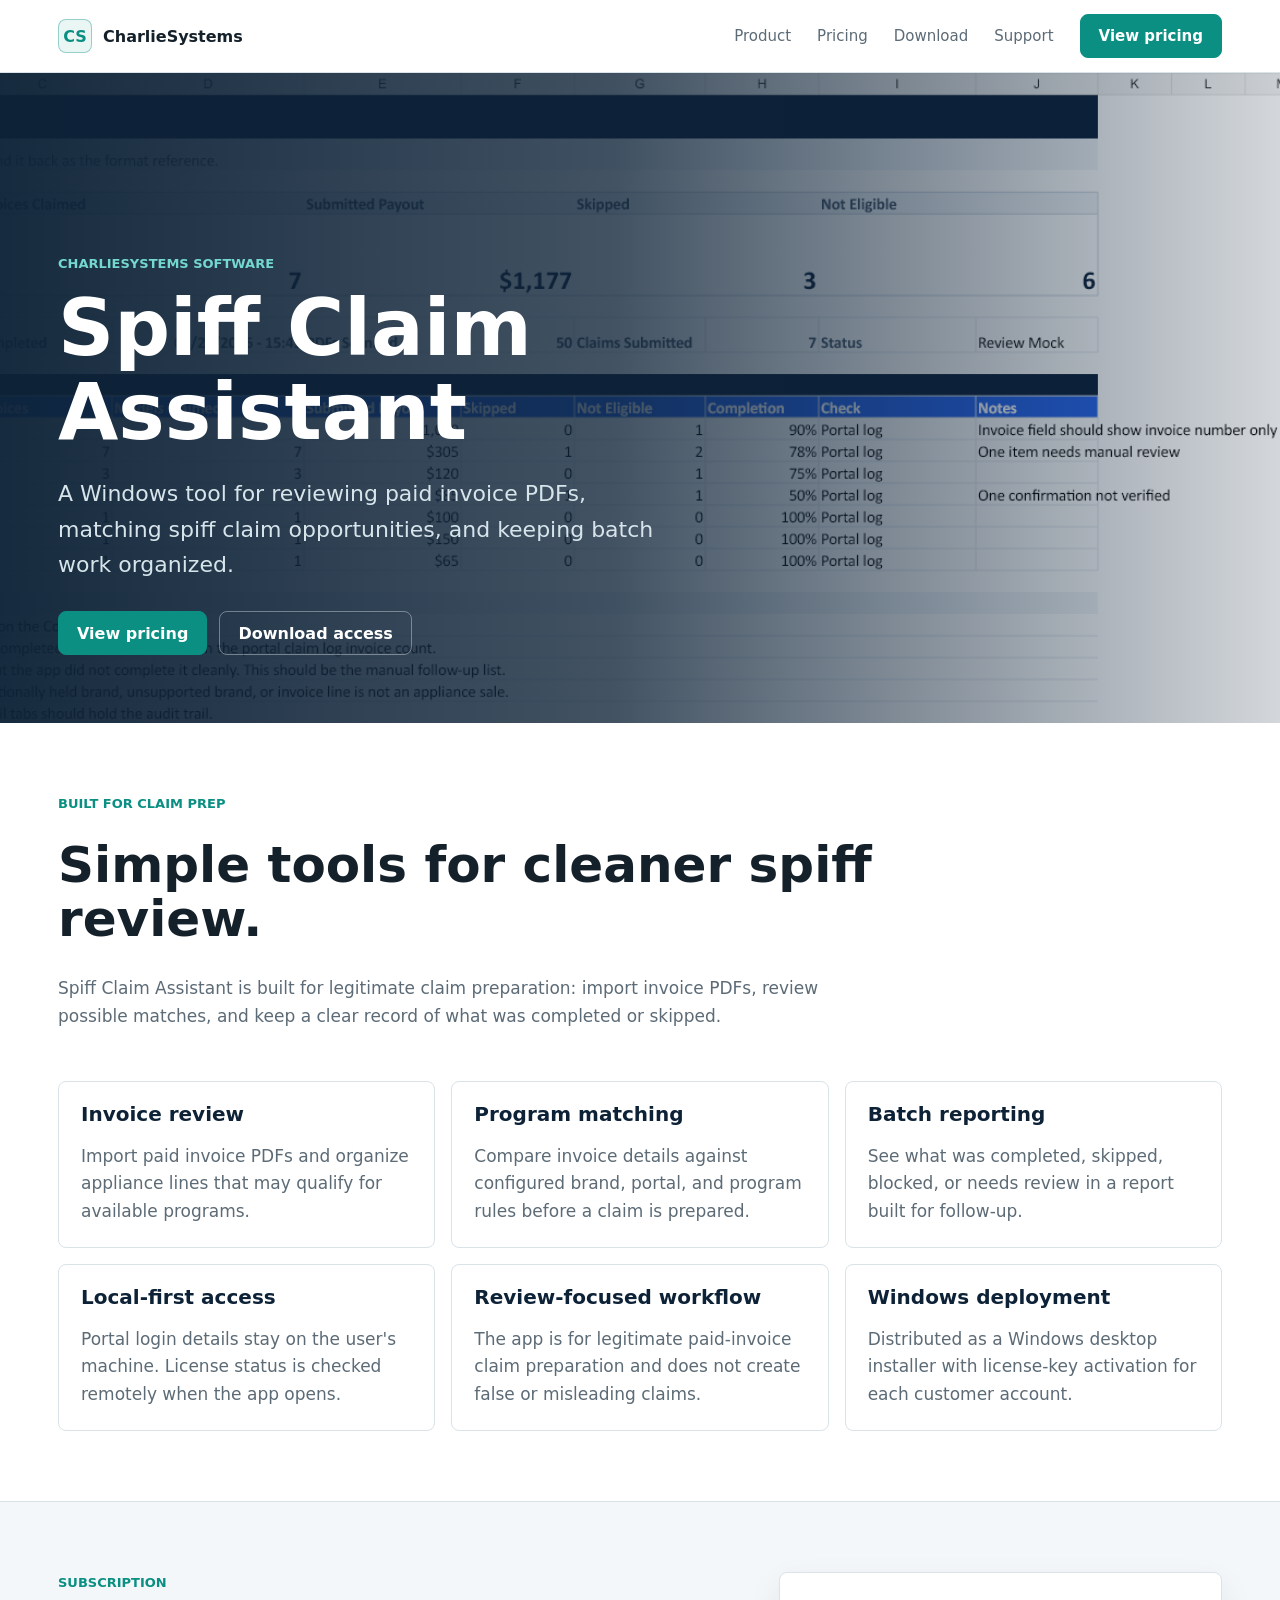
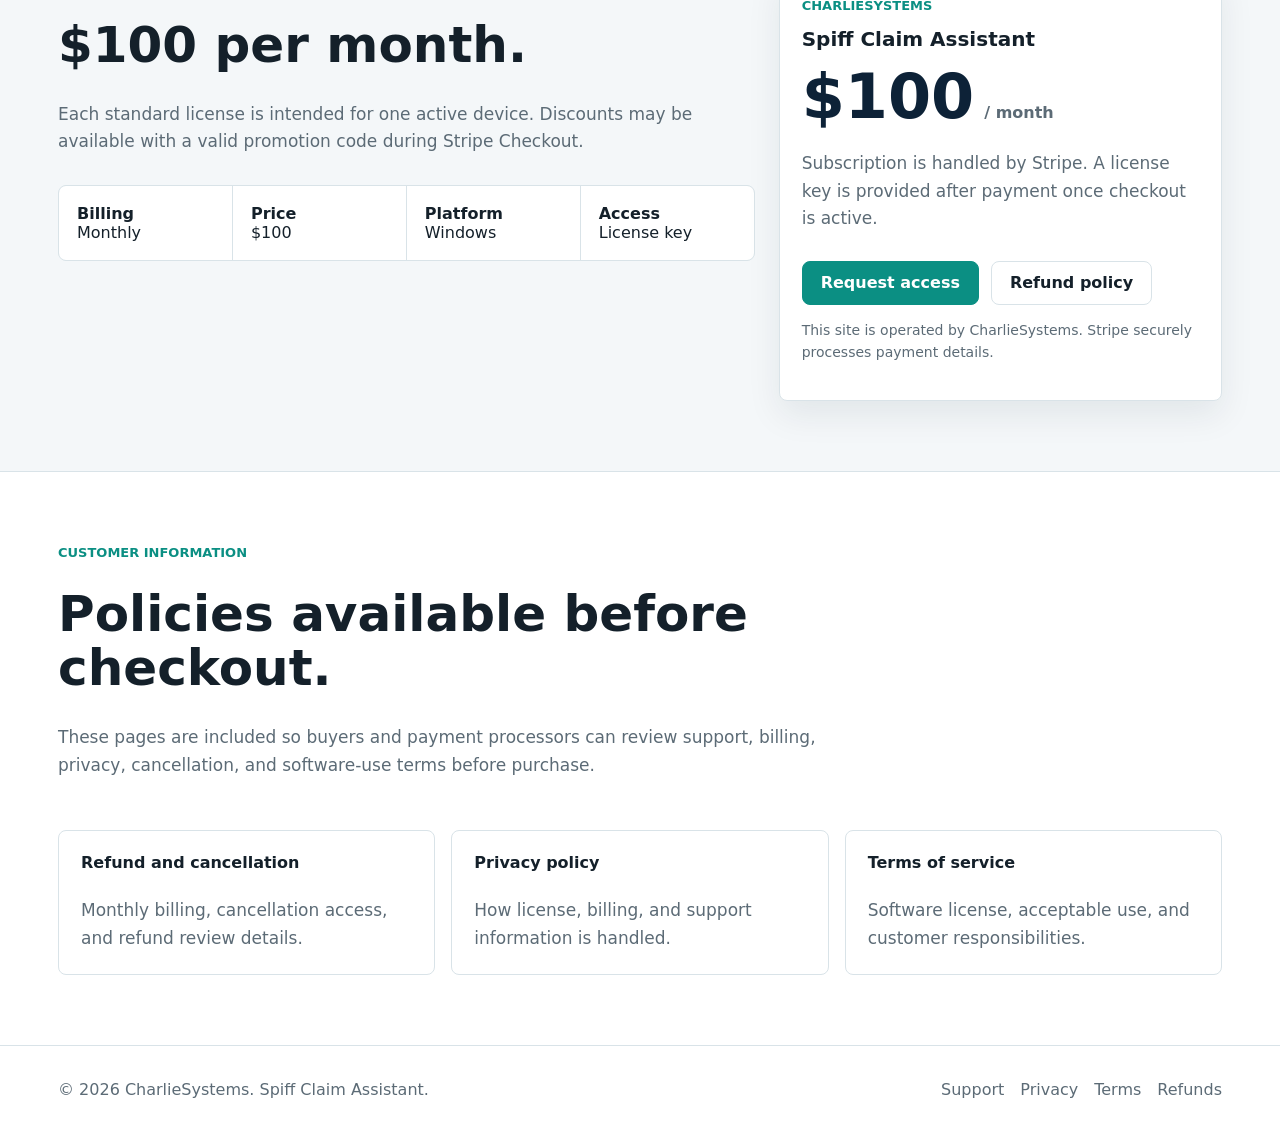
==== index.html @ a17c8972 "Publish Spiff Claim Assistant website" ====
<!doctype html>
<html lang="en">
<head>
  <meta charset="utf-8">
  <meta name="viewport" content="width=device-width, initial-scale=1">
  <meta name="description" content="Spiff Claim Assistant is a Windows desktop tool from CharlieSystems for reviewing eligible appliance spiff claim opportunities from paid invoice PDFs.">
  <title>Spiff Claim Assistant | CharlieSystems</title>
  <link rel="icon" href="favicon.svg" type="image/svg+xml">
  <link rel="stylesheet" href="assets/styles.css">
</head>
<body>
  <header class="site-header">
    <a class="brand" href="index.html" aria-label="Spiff Claim Assistant home">
      <span class="brand-mark">CS</span>
      <span>CharlieSystems</span>
    </a>
    <nav class="site-nav" aria-label="Primary navigation">
      <a href="#product">Product</a>
      <a href="#pricing">Pricing</a>
      <a href="download.html">Download</a>
      <a href="support.html">Support</a>
      <a class="button" href="#pricing">View pricing</a>
    </nav>
  </header>

  <main>
    <section class="hero">
      <div class="hero-inner">
        <p class="eyebrow">CharlieSystems software</p>
        <h1>Spiff Claim Assistant</h1>
        <p class="hero-copy">A Windows tool for reviewing paid invoice PDFs, matching spiff claim opportunities, and keeping batch work organized.</p>
        <div class="hero-actions">
          <a class="button" href="#pricing">View pricing</a>
          <a class="button secondary" href="download.html">Download access</a>
        </div>
      </div>
    </section>

    <section id="product">
      <div class="section-heading">
        <p class="eyebrow">Built for claim prep</p>
        <h2>Simple tools for cleaner spiff review.</h2>
        <p>Spiff Claim Assistant is built for legitimate claim preparation: import invoice PDFs, review possible matches, and keep a clear record of what was completed or skipped.</p>
      </div>
      <div class="feature-grid">
        <div class="feature">
          <h3>Invoice review</h3>
          <p>Import paid invoice PDFs and organize appliance lines that may qualify for available programs.</p>
        </div>
        <div class="feature">
          <h3>Program matching</h3>
          <p>Compare invoice details against configured brand, portal, and program rules before a claim is prepared.</p>
        </div>
        <div class="feature">
          <h3>Batch reporting</h3>
          <p>See what was completed, skipped, blocked, or needs review in a report built for follow-up.</p>
        </div>
        <div class="feature">
          <h3>Local-first access</h3>
          <p>Portal login details stay on the user's machine. License status is checked remotely when the app opens.</p>
        </div>
        <div class="feature">
          <h3>Review-focused workflow</h3>
          <p>The app is for legitimate paid-invoice claim preparation and does not create false or misleading claims.</p>
        </div>
        <div class="feature">
          <h3>Windows deployment</h3>
          <p>Distributed as a Windows desktop installer with license-key activation for each customer account.</p>
        </div>
      </div>
    </section>

    <section id="pricing" class="soft-section">
      <div class="split">
        <div class="section-heading">
          <p class="eyebrow">Subscription</p>
          <h2>$100 per month.</h2>
          <p>Each standard license is intended for one active device. Discounts may be available with a valid promotion code during Stripe Checkout.</p>
          <div class="status-strip" aria-label="Service details">
            <div><strong>Billing</strong><span>Monthly</span></div>
            <div><strong>Price</strong><span>$100</span></div>
            <div><strong>Platform</strong><span>Windows</span></div>
            <div><strong>Access</strong><span>License key</span></div>
          </div>
        </div>
        <aside class="price-panel">
          <p class="eyebrow">CharlieSystems</p>
          <h3>Spiff Claim Assistant</h3>
          <div class="price"><strong>$100</strong><span>/ month</span></div>
          <p>Subscription is handled by Stripe. A license key is provided after payment once checkout is active.</p>
          <div class="action-row">
            <a class="button" href="support.html">Request access</a>
            <a class="button secondary" href="refund.html">Refund policy</a>
          </div>
          <p class="fine-print">This site is operated by CharlieSystems. Stripe securely processes payment details.</p>
        </aside>
      </div>
    </section>

    <section>
      <div class="section-heading">
        <p class="eyebrow">Customer information</p>
        <h2>Policies available before checkout.</h2>
        <p>These pages are included so buyers and payment processors can review support, billing, privacy, cancellation, and software-use terms before purchase.</p>
      </div>
      <div class="policy-grid">
        <a class="policy-card" href="refund.html"><strong>Refund and cancellation</strong><p>Monthly billing, cancellation access, and refund review details.</p></a>
        <a class="policy-card" href="privacy.html"><strong>Privacy policy</strong><p>How license, billing, and support information is handled.</p></a>
        <a class="policy-card" href="terms.html"><strong>Terms of service</strong><p>Software license, acceptable use, and customer responsibilities.</p></a>
      </div>
    </section>
  </main>

  <footer class="footer">
    <span>&copy; 2026 CharlieSystems. Spiff Claim Assistant.</span>
    <nav aria-label="Footer navigation">
      <a href="support.html">Support</a>
      <a href="privacy.html">Privacy</a>
      <a href="terms.html">Terms</a>
      <a href="refund.html">Refunds</a>
    </nav>
  </footer>
</body>
</html>
---- assets/styles.css ----
:root {
  color-scheme: light;
  --ink: #14202a;
  --muted: #5c6b76;
  --soft: #f4f7f9;
  --panel: #ffffff;
  --line: #d9e3e8;
  --navy: #0d2237;
  --navy-soft: #18354c;
  --teal: #0b8f83;
  --teal-strong: #08776e;
  --gold: #c58a18;
  --red: #b93b45;
  font-family: Inter, ui-sans-serif, system-ui, -apple-system, BlinkMacSystemFont, "Segoe UI", sans-serif;
}

* {
  box-sizing: border-box;
}

body {
  margin: 0;
  background: var(--panel);
  color: var(--ink);
}

a {
  color: inherit;
}

.site-header {
  position: sticky;
  z-index: 5;
  top: 0;
  display: flex;
  align-items: center;
  justify-content: space-between;
  gap: 22px;
  min-height: 70px;
  padding: 14px clamp(18px, 5vw, 58px);
  background: rgba(255, 255, 255, 0.94);
  border-bottom: 1px solid var(--line);
  backdrop-filter: blur(12px);
}

.brand {
  display: flex;
  align-items: center;
  gap: 11px;
  color: var(--ink);
  font-weight: 800;
  text-decoration: none;
  white-space: nowrap;
}

.brand-mark {
  display: grid;
  place-items: center;
  width: 34px;
  height: 34px;
  border: 1px solid rgba(11, 143, 131, 0.38);
  border-radius: 8px;
  background: #eaf6f4;
  color: var(--teal);
  font-weight: 900;
}

.site-nav {
  display: flex;
  align-items: center;
  gap: clamp(12px, 2.2vw, 26px);
  color: var(--muted);
  font-size: 15px;
}

.site-nav a {
  text-decoration: none;
}

.site-nav a:hover {
  color: var(--ink);
}

.button,
button {
  display: inline-flex;
  align-items: center;
  justify-content: center;
  min-height: 44px;
  border: 1px solid var(--teal);
  border-radius: 8px;
  padding: 0 18px;
  background: var(--teal);
  color: white;
  font: inherit;
  font-weight: 800;
  text-decoration: none;
  white-space: nowrap;
  cursor: pointer;
}

.button:hover,
button:hover {
  background: var(--teal-strong);
}

.button.secondary {
  background: transparent;
  border-color: var(--line);
  color: var(--ink);
}

.button.secondary:hover {
  background: var(--soft);
}

.hero {
  min-height: min(650px, 86vh);
  display: grid;
  align-items: end;
  padding: 126px clamp(18px, 5vw, 58px) 68px;
  background:
    linear-gradient(90deg, rgba(13, 34, 55, 0.96) 0%, rgba(13, 34, 55, 0.78) 48%, rgba(13, 34, 55, 0.18) 100%),
    url("spiff-dashboard-preview.png") center right / cover no-repeat;
  color: white;
}

.hero-inner {
  width: min(690px, 100%);
}

.hero .button.secondary {
  border-color: rgba(255, 255, 255, 0.36);
  color: white;
}

.hero .button.secondary:hover {
  background: rgba(255, 255, 255, 0.12);
}

.eyebrow {
  margin: 0 0 12px;
  color: var(--teal);
  font-size: 13px;
  font-weight: 900;
  letter-spacing: 0;
  text-transform: uppercase;
}

.hero .eyebrow {
  color: #74d8ce;
}

h1,
h2,
h3 {
  margin: 0;
  line-height: 1.08;
  letter-spacing: 0;
}

h1 {
  max-width: 720px;
  font-size: clamp(42px, 6.5vw, 78px);
}

h2 {
  font-size: clamp(30px, 4.2vw, 50px);
}

h3 {
  font-size: 20px;
}

p {
  color: var(--muted);
  line-height: 1.62;
  font-size: 17px;
}

.hero-copy {
  max-width: 620px;
  color: #d7e5eb;
  font-size: clamp(18px, 2vw, 22px);
}

.hero-actions,
.action-row {
  display: flex;
  flex-wrap: wrap;
  gap: 12px;
  margin-top: 28px;
}

main > section,
.page {
  padding: 70px clamp(18px, 5vw, 58px);
}

.soft-section {
  background: var(--soft);
  border-block: 1px solid var(--line);
}

.section-heading {
  display: grid;
  gap: 12px;
  max-width: 830px;
  margin-bottom: 34px;
}

.section-heading p {
  max-width: 780px;
}

.feature-grid,
.policy-grid {
  display: grid;
  grid-template-columns: repeat(3, minmax(0, 1fr));
  gap: 16px;
}

.feature,
.policy-card,
.price-panel,
.download-panel {
  border: 1px solid var(--line);
  border-radius: 8px;
  background: var(--panel);
  padding: 22px;
}

.feature {
  min-height: 164px;
}

.feature h3 {
  color: var(--navy);
}

.feature strong,
.policy-card strong {
  color: var(--ink);
}

.policy-card {
  display: grid;
  gap: 8px;
  text-decoration: none;
}

.policy-card p,
.feature p {
  margin-bottom: 0;
}

.split {
  display: grid;
  grid-template-columns: minmax(0, 1.1fr) minmax(320px, 0.7fr);
  gap: 24px;
  align-items: start;
}

.price-panel {
  position: sticky;
  top: 96px;
  box-shadow: 0 14px 34px rgba(13, 34, 55, 0.08);
}

.price {
  display: flex;
  align-items: baseline;
  gap: 10px;
  margin: 10px 0;
}

.price strong {
  color: var(--navy);
  font-size: clamp(38px, 6vw, 62px);
}

.price span {
  color: var(--muted);
  font-weight: 700;
}

.fine-print {
  color: var(--muted);
  font-size: 14px;
}

.status-strip {
  display: grid;
  grid-template-columns: repeat(4, minmax(0, 1fr));
  gap: 1px;
  overflow: hidden;
  border: 1px solid var(--line);
  border-radius: 8px;
  background: var(--line);
}

.status-strip div {
  padding: 18px;
  background: white;
}

.status-strip strong {
  display: block;
  color: var(--ink);
}

.footer {
  display: flex;
  flex-wrap: wrap;
  align-items: center;
  justify-content: space-between;
  gap: 18px;
  padding: 34px clamp(18px, 5vw, 58px);
  border-top: 1px solid var(--line);
  color: var(--muted);
}

.footer nav {
  display: flex;
  flex-wrap: wrap;
  gap: 16px;
}

.footer a {
  text-decoration: none;
}

.page {
  max-width: 980px;
  margin: 0 auto;
  padding-top: 96px;
}

.page h1 {
  font-size: clamp(36px, 5vw, 58px);
}

.page article {
  display: grid;
  gap: 18px;
  margin-top: 30px;
}

.page ul {
  color: var(--muted);
  line-height: 1.65;
}

.download-panel {
  display: grid;
  gap: 12px;
  max-width: 680px;
  margin-top: 28px;
}

.notice {
  border-left: 4px solid var(--gold);
  padding: 14px 16px;
  background: #fff7e6;
  color: #6e4b08;
}

@media (max-width: 860px) {
  .site-header {
    position: static;
    align-items: flex-start;
    flex-direction: column;
  }

  .site-nav {
    width: 100%;
    overflow-x: auto;
    padding-bottom: 4px;
  }

  .site-nav .button {
    display: none;
  }

  .hero {
    min-height: 560px;
    padding-top: 82px;
    background:
      linear-gradient(180deg, rgba(13, 34, 55, 0.9), rgba(13, 34, 55, 0.98)),
      url("spiff-dashboard-preview.png") center / cover no-repeat;
  }

  .feature-grid,
  .policy-grid,
  .split,
  .status-strip {
    grid-template-columns: 1fr;
  }

  .price-panel {
    position: static;
  }
}
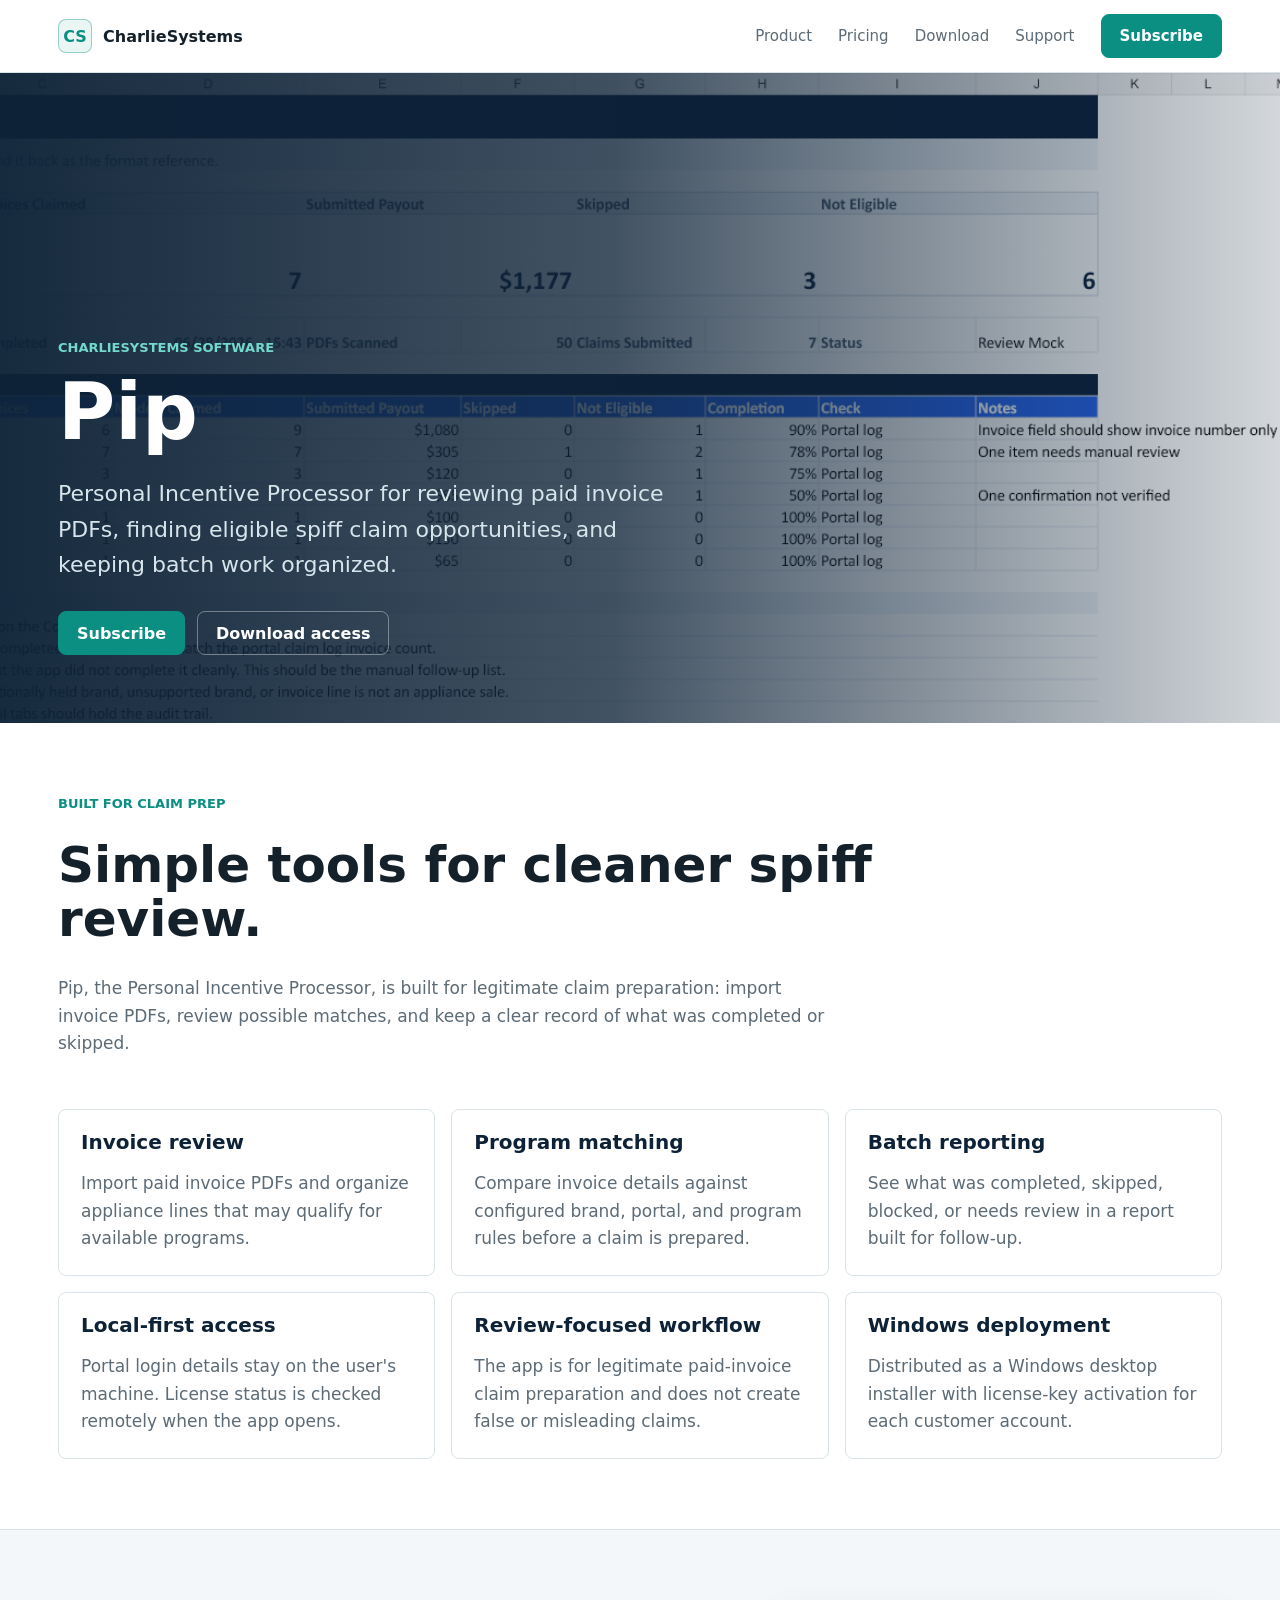
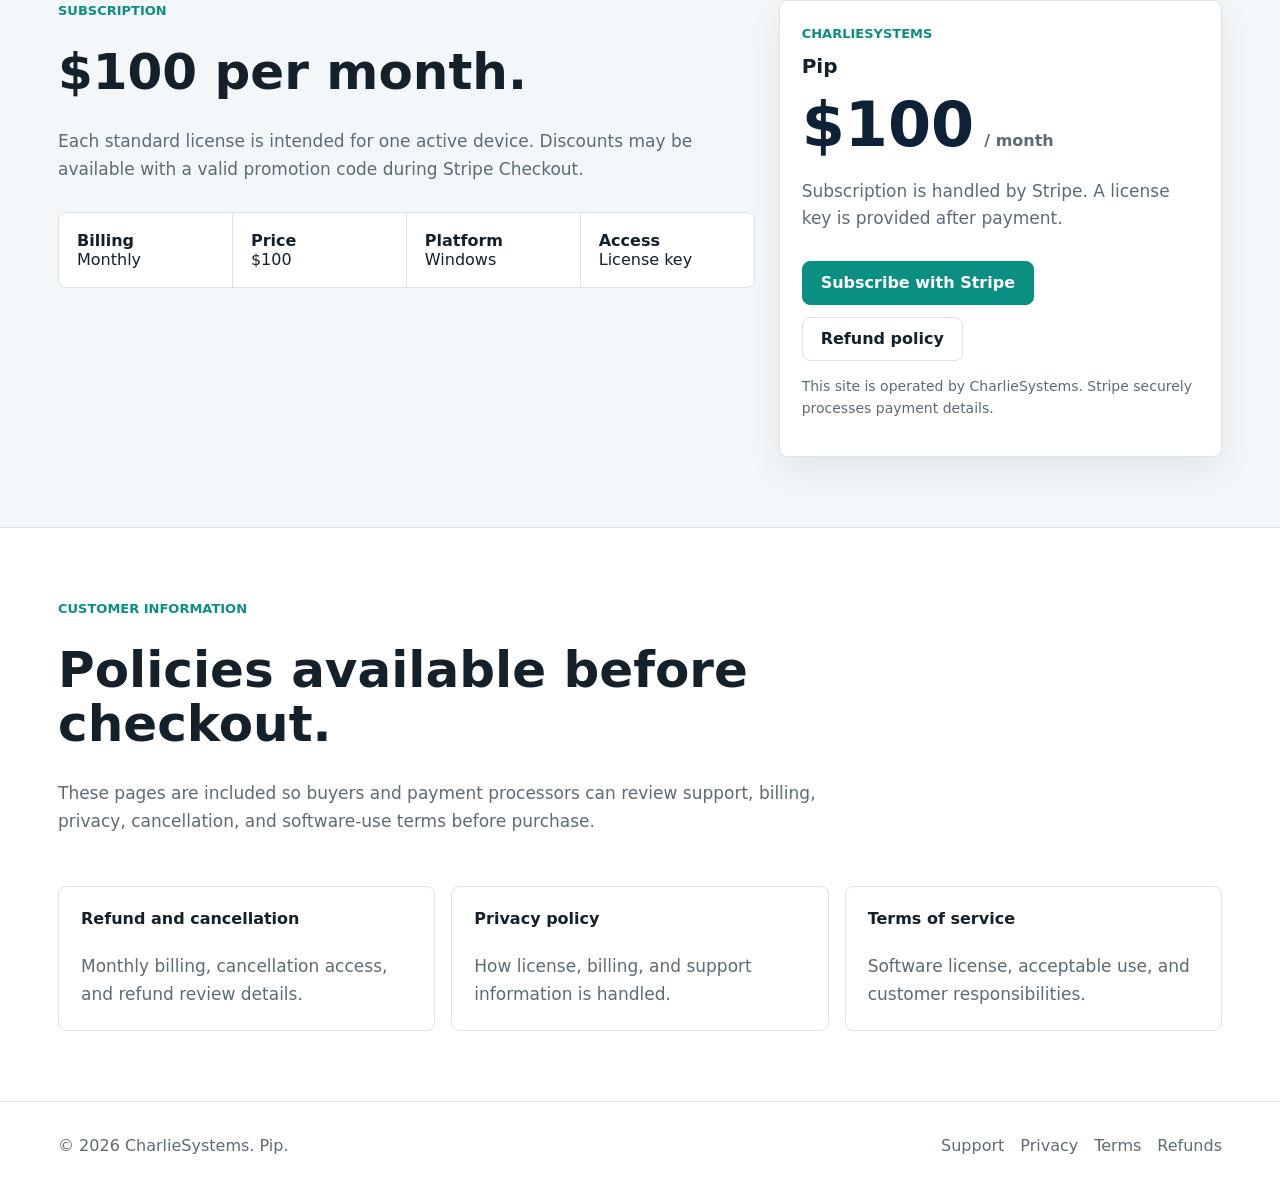
==== commit 062e195a: "Point site to hosted license checkout" ====
--- a/index.html
+++ b/index.html
@@ -3,14 +3,14 @@
 <head>
   <meta charset="utf-8">
   <meta name="viewport" content="width=device-width, initial-scale=1">
-  <meta name="description" content="Spiff Claim Assistant is a Windows desktop tool from CharlieSystems for reviewing eligible appliance spiff claim opportunities from paid invoice PDFs.">
-  <title>Spiff Claim Assistant | CharlieSystems</title>
+  <meta name="description" content="Pip, the Personal Incentive Processor, is a Windows desktop tool from CharlieSystems for reviewing eligible appliance spiff claim opportunities from paid invoice PDFs.">
+  <title>Pip | CharlieSystems</title>
   <link rel="icon" href="favicon.svg" type="image/svg+xml">
   <link rel="stylesheet" href="assets/styles.css">
 </head>
 <body>
   <header class="site-header">
-    <a class="brand" href="index.html" aria-label="Spiff Claim Assistant home">
+    <a class="brand" href="index.html" aria-label="Pip home">
       <span class="brand-mark">CS</span>
       <span>CharlieSystems</span>
     </a>
@@ -19,7 +19,7 @@
       <a href="#pricing">Pricing</a>
       <a href="download.html">Download</a>
       <a href="support.html">Support</a>
-      <a class="button" href="#pricing">View pricing</a>
+      <a class="button" href="https://spiff-license-prod.jollydesert-2af4bbca.westus2.azurecontainerapps.io/buy">Subscribe</a>
     </nav>
   </header>
 
@@ -27,11 +27,11 @@
     <section class="hero">
       <div class="hero-inner">
         <p class="eyebrow">CharlieSystems software</p>
-        <h1>Spiff Claim Assistant</h1>
-        <p class="hero-copy">A Windows tool for reviewing paid invoice PDFs, matching spiff claim opportunities, and keeping batch work organized.</p>
+        <h1>Pip</h1>
+        <p class="hero-copy">Personal Incentive Processor for reviewing paid invoice PDFs, finding eligible spiff claim opportunities, and keeping batch work organized.</p>
         <div class="hero-actions">
-          <a class="button" href="#pricing">View pricing</a>
-          <a class="button secondary" href="download.html">Download access</a>
+          <a class="button" href="https://spiff-license-prod.jollydesert-2af4bbca.westus2.azurecontainerapps.io/buy">Subscribe</a>
+          <a class="button secondary" href="https://spiff-license-prod.jollydesert-2af4bbca.westus2.azurecontainerapps.io/download">Download access</a>
         </div>
       </div>
     </section>
@@ -40,7 +40,7 @@
       <div class="section-heading">
         <p class="eyebrow">Built for claim prep</p>
         <h2>Simple tools for cleaner spiff review.</h2>
-        <p>Spiff Claim Assistant is built for legitimate claim preparation: import invoice PDFs, review possible matches, and keep a clear record of what was completed or skipped.</p>
+        <p>Pip, the Personal Incentive Processor, is built for legitimate claim preparation: import invoice PDFs, review possible matches, and keep a clear record of what was completed or skipped.</p>
       </div>
       <div class="feature-grid">
         <div class="feature">
@@ -85,11 +85,11 @@
         </div>
         <aside class="price-panel">
           <p class="eyebrow">CharlieSystems</p>
-          <h3>Spiff Claim Assistant</h3>
+          <h3>Pip</h3>
           <div class="price"><strong>$100</strong><span>/ month</span></div>
-          <p>Subscription is handled by Stripe. A license key is provided after payment once checkout is active.</p>
+          <p>Subscription is handled by Stripe. A license key is provided after payment.</p>
           <div class="action-row">
-            <a class="button" href="support.html">Request access</a>
+            <a class="button" href="https://spiff-license-prod.jollydesert-2af4bbca.westus2.azurecontainerapps.io/buy">Subscribe with Stripe</a>
             <a class="button secondary" href="refund.html">Refund policy</a>
           </div>
           <p class="fine-print">This site is operated by CharlieSystems. Stripe securely processes payment details.</p>
@@ -112,7 +112,7 @@
   </main>
 
   <footer class="footer">
-    <span>&copy; 2026 CharlieSystems. Spiff Claim Assistant.</span>
+    <span>&copy; 2026 CharlieSystems. Pip.</span>
     <nav aria-label="Footer navigation">
       <a href="support.html">Support</a>
       <a href="privacy.html">Privacy</a>
